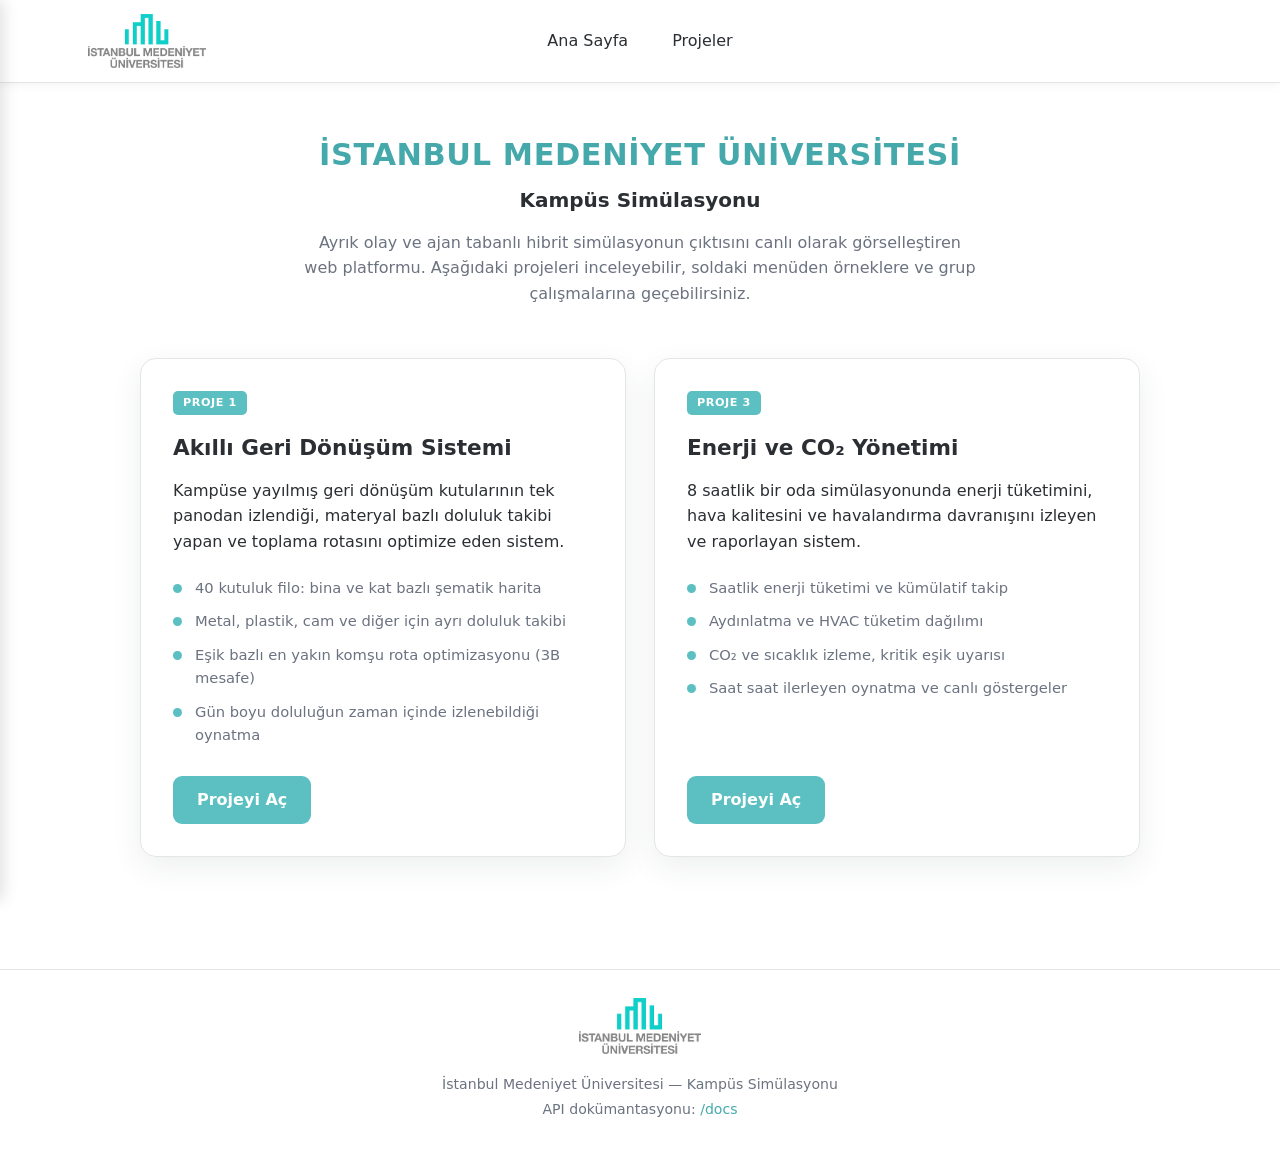
==== frontend/index.html @ 2bc2b1c3 "minor changes" ====
<!DOCTYPE html>
<html lang="tr">
<head>
  <meta charset="UTF-8">
  <meta name="viewport" content="width=device-width, initial-scale=1.0">
  <title>Kampüs Dijital İkiz Simülasyonu</title>
  <link rel="stylesheet" href="/frontend/assets/nav.css">
  <style>
    :root {
      --bg:#ffffff; --card:#ffffff; --accent:#5cc0c2; --accent-dark:#45a9ab;
      --text:#2b2f33; --muted:#6b7280; --line:#e3e6e8;
    }
    * { box-sizing: border-box; margin: 0; padding: 0; }
    body { font-family: "Segoe UI", system-ui, -apple-system, sans-serif; background: var(--bg); color: var(--text); line-height: 1.6; }
    .hero { text-align: center; padding: 48px 20px 16px; }
    .hero h1 { font-size: 1.9rem; font-weight: 700; letter-spacing: .02em; color: var(--accent-dark); }
    .hero .sub { font-size: 1.25rem; font-weight: 600; color: var(--text); margin-top: 4px; }
    .hero p { color: var(--muted); max-width: 680px; margin: 14px auto 0; }
    main { max-width: 1040px; margin: 0 auto; padding: 24px 20px 64px; }
    .project-grid { display: grid; gap: 28px; grid-template-columns: repeat(auto-fit, minmax(320px, 1fr)); margin-top: 12px; }
    .project-card {
      background: var(--card); border-radius: 16px; padding: 32px;
      border: 1px solid var(--line);
      box-shadow: 0 10px 30px rgba(43,47,51,.08);
      display: flex; flex-direction: column;
      transition: transform .15s, box-shadow .15s;
    }
    .project-card:hover { transform: translateY(-6px); box-shadow: 0 18px 44px rgba(92,192,194,.22); }
    .project-card .tag { align-self: flex-start; font-size: .7rem; letter-spacing: .05em; font-weight: 600; color: #fff; background: var(--accent); padding: 3px 10px; border-radius: 5px; margin-bottom: 16px; }
    .project-card h2 { font-size: 1.35rem; font-weight: 600; margin-bottom: 12px; }
    .project-card .lead { color: var(--text); margin-bottom: 16px; }
    .project-card ul { list-style: none; margin-bottom: 24px; }
    .project-card li { color: var(--muted); font-size: .92rem; padding: 5px 0 5px 22px; position: relative; }
    .project-card li::before { content: ""; position: absolute; left: 0; top: 13px; width: 9px; height: 9px; border-radius: 50%; background: var(--accent); }
    .project-card .open-btn {
      margin-top: auto; align-self: flex-start; text-decoration: none;
      background: var(--accent); color: #fff; font-weight: 600;
      padding: 11px 24px; border-radius: 9px; transition: background .15s;
    }
    .project-card .open-btn:hover { background: var(--accent-dark); }
  </style>
</head>
<body>
  <section class="hero">
    <h1>İSTANBUL MEDENİYET ÜNİVERSİTESİ</h1>
    <p class="sub">Kampüs Simülasyonu</p>
    <p>Ayrık olay ve ajan tabanlı hibrit simülasyonun çıktısını canlı olarak
       görselleştiren web platformu. Aşağıdaki projeleri inceleyebilir, soldaki
       menüden örneklere ve grup çalışmalarına geçebilirsiniz.</p>
  </section>

  <main>
    <div class="project-grid">
      <article class="project-card">
        <span class="tag">PROJE 1</span>
        <h2>Akıllı Geri Dönüşüm Sistemi</h2>
        <p class="lead">Kampüse yayılmış geri dönüşüm kutularının tek panodan izlendiği,
           materyal bazlı doluluk takibi yapan ve toplama rotasını optimize eden sistem.</p>
        <ul>
          <li>40 kutuluk filo: bina ve kat bazlı şematik harita</li>
          <li>Metal, plastik, cam ve diğer için ayrı doluluk takibi</li>
          <li>Eşik bazlı en yakın komşu rota optimizasyonu (3B mesafe)</li>
          <li>Gün boyu doluluğun zaman içinde izlenebildiği oynatma</li>
        </ul>
        <a class="open-btn" href="/frontend/grup8/">Projeyi Aç</a>
      </article>

      <article class="project-card">
        <span class="tag">PROJE 3</span>
        <h2>Enerji ve CO₂ Yönetimi</h2>
        <p class="lead">8 saatlik bir oda simülasyonunda enerji tüketimini, hava kalitesini
           ve havalandırma davranışını izleyen ve raporlayan sistem.</p>
        <ul>
          <li>Saatlik enerji tüketimi ve kümülatif takip</li>
          <li>Aydınlatma ve HVAC tüketim dağılımı</li>
          <li>CO₂ ve sıcaklık izleme, kritik eşik uyarısı</li>
          <li>Saat saat ilerleyen oynatma ve canlı göstergeler</li>
        </ul>
        <a class="open-btn" href="/frontend/ornek-proje3/">Projeyi Aç</a>
      </article>
    </div>
  </main>

  <script src="/frontend/assets/nav.js"></script>
</body>
</html>
---- frontend/assets/nav.css ----
/* Paylaşılan üst bar + sol sidebar. Renk değişkenleri yoksa turkuaz/beyaz fallback. */
.topbar {
  position: sticky; top: 0; z-index: 100;
  display: flex; align-items: center; gap: 18px;
  padding: 14px 26px; background: #fff;
  border-bottom: 1px solid var(--line, #e3e6e8);
  box-shadow: 0 1px 10px rgba(0,0,0,.06);
}
.hamburger {
  background: none; border: none; cursor: pointer; padding: 7px;
  width: 44px; height: 44px; display: flex; flex-direction: column;
  justify-content: center; gap: 6px; border-radius: 8px; transition: background .15s; flex-shrink: 0;
}
.hamburger:hover { background: #e8f6f6; }
.hamburger span { display: block; height: 3px; border-radius: 2px; background: var(--text, #2b2f33); transition: background .2s; }
.hamburger:hover span { background: var(--accent, #5cc0c2); }
.tb-logo-wrap { display: flex; align-items: center; }
.tb-logo { height: 54px; width: auto; display: block; }
.tb-links { position: absolute; left: 50%; transform: translateX(-50%); display: flex; gap: 8px; }
.tb-links a {
  text-decoration: none; color: var(--text, #2b2f33); font-size: 1rem; font-weight: 500;
  padding: 9px 18px; border-radius: 8px; transition: background .15s, color .15s;
}
.tb-links a:hover { background: #e8f6f6; color: var(--accent-dark, #45a9ab); }
.tb-links a.active { background: var(--accent, #5cc0c2); color: #fff; }

/* Sidebar */
.sidebar-overlay {
  position: fixed; inset: 0; background: rgba(0,0,0,.35);
  opacity: 0; pointer-events: none; transition: opacity .25s; z-index: 150;
}
.sidebar-overlay.open { opacity: 1; pointer-events: auto; }
.sidebar {
  position: fixed; top: 0; left: 0; height: 100%; width: 270px;
  background: #fff; box-shadow: 2px 0 16px rgba(0,0,0,.14);
  transform: translateX(-100%); transition: transform .25s ease; z-index: 200;
  padding: 18px 14px; overflow-y: auto;
}
.sidebar.open { transform: translateX(0); }
.sb-brand { text-align: center; padding: 6px 0 16px; border-bottom: 1px solid var(--line, #e3e6e8); margin-bottom: 12px; }
.sb-brand img { width: 150px; height: auto; }
.sb-group { font-size: .72rem; text-transform: uppercase; letter-spacing: .06em; color: var(--muted, #6b7280); margin: 16px 8px 6px; }
.sb-link {
  display: block; text-decoration: none; color: var(--text, #2b2f33);
  padding: 10px 12px; border-radius: 8px; font-size: .92rem; transition: background .15s, color .15s;
}
.sb-link:hover { background: #e8f6f6; color: var(--accent-dark, #45a9ab); }
.sb-link.sub { padding-left: 22px; font-size: .88rem; }
.sb-link.active { background: var(--accent, #5cc0c2); color: #fff; }

/* Footer */
.site-footer {
  margin-top: 48px; padding: 28px 20px; text-align: center;
  background: #fff; border-top: 1px solid var(--line, #e3e6e8);
}
.site-footer .footer-logo { height: 56px; width: auto; margin-bottom: 10px; }
.site-footer p { color: var(--muted, #6b7280); font-size: .88rem; margin: 2px 0; }
.site-footer a { color: var(--accent-dark, #45a9ab); text-decoration: none; }
.site-footer a:hover { text-decoration: underline; }
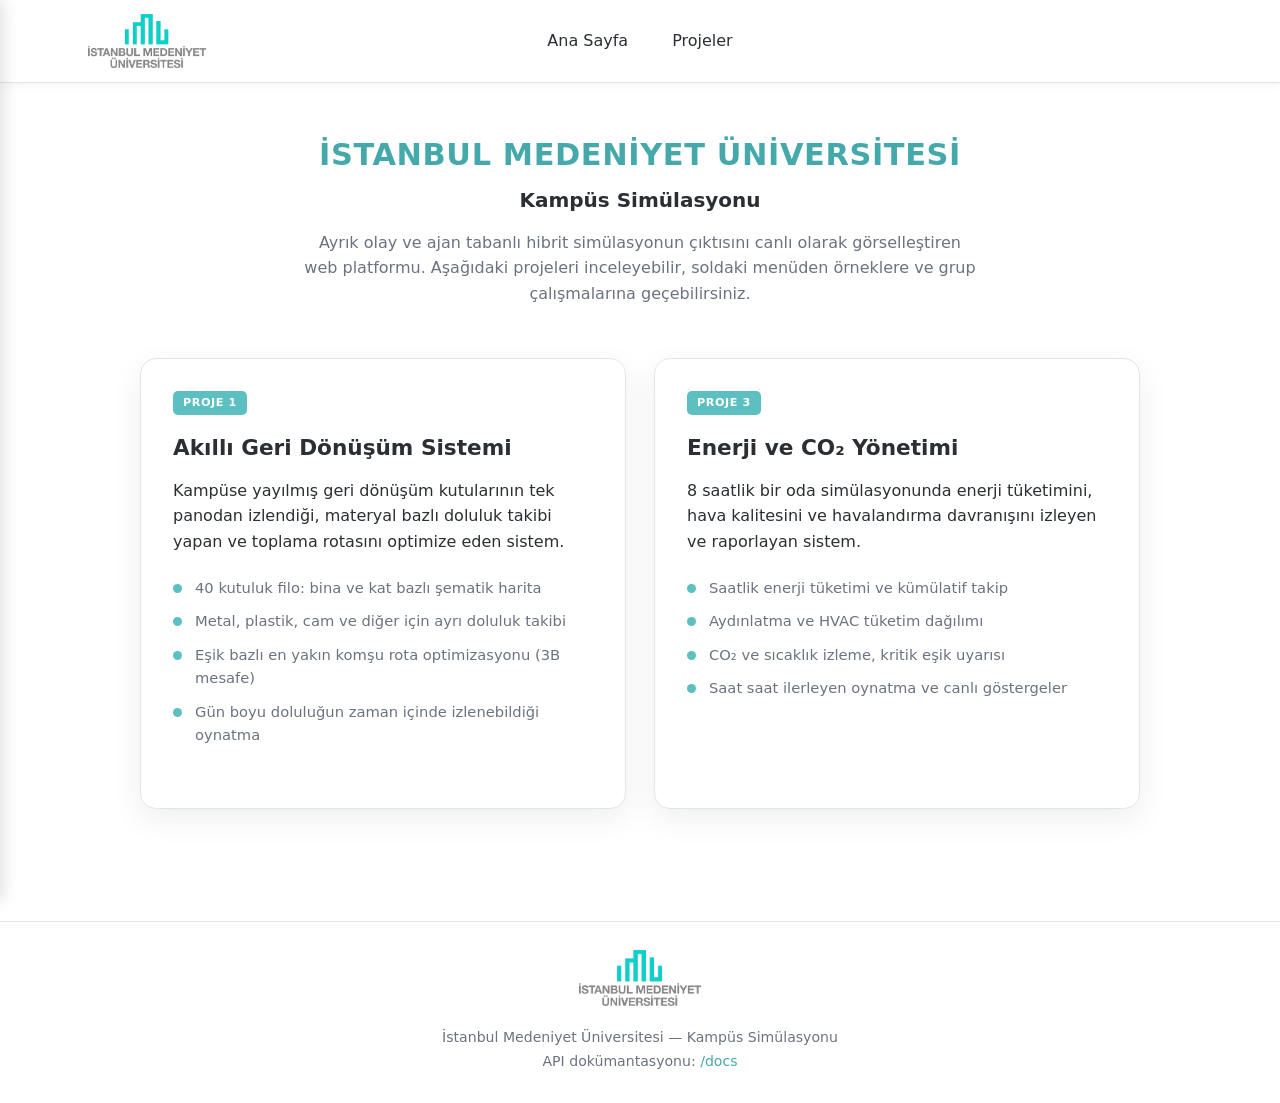
==== commit 35c957c6: "last changes" ====
--- a/frontend/index.html
+++ b/frontend/index.html
@@ -32,12 +32,6 @@
     .project-card ul { list-style: none; margin-bottom: 24px; }
     .project-card li { color: var(--muted); font-size: .92rem; padding: 5px 0 5px 22px; position: relative; }
     .project-card li::before { content: ""; position: absolute; left: 0; top: 13px; width: 9px; height: 9px; border-radius: 50%; background: var(--accent); }
-    .project-card .open-btn {
-      margin-top: auto; align-self: flex-start; text-decoration: none;
-      background: var(--accent); color: #fff; font-weight: 600;
-      padding: 11px 24px; border-radius: 9px; transition: background .15s;
-    }
-    .project-card .open-btn:hover { background: var(--accent-dark); }
   </style>
 </head>
 <body>
@@ -62,7 +56,6 @@
           <li>Eşik bazlı en yakın komşu rota optimizasyonu (3B mesafe)</li>
           <li>Gün boyu doluluğun zaman içinde izlenebildiği oynatma</li>
         </ul>
-        <a class="open-btn" href="/frontend/grup8/">Projeyi Aç</a>
       </article>
 
       <article class="project-card">
@@ -76,7 +69,6 @@
           <li>CO₂ ve sıcaklık izleme, kritik eşik uyarısı</li>
           <li>Saat saat ilerleyen oynatma ve canlı göstergeler</li>
         </ul>
-        <a class="open-btn" href="/frontend/ornek-proje3/">Projeyi Aç</a>
       </article>
     </div>
   </main>
